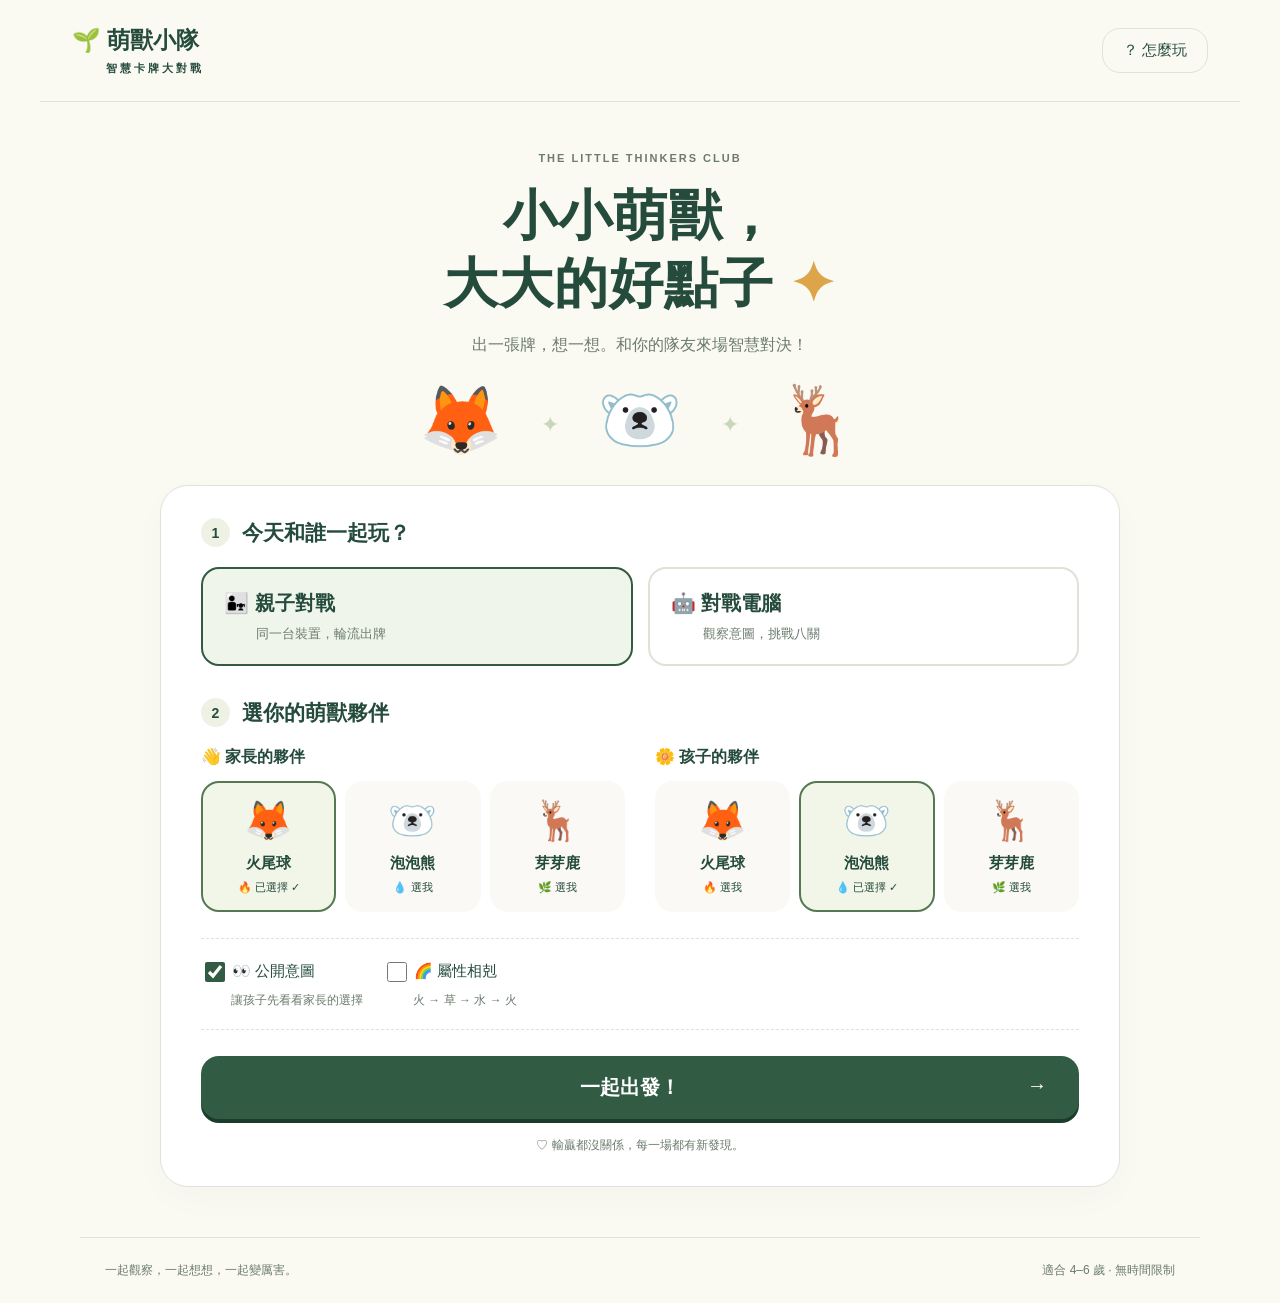
==== index.html @ e6d027b9 "Add playable Mengshou Squad static prototype" ====
<!doctype html>
<html lang="zh-Hant"><head><meta charset="utf-8"><meta name="viewport" content="width=device-width,initial-scale=1"><meta name="theme-color" content="#234d3c"><title>萌獸小隊：智慧卡牌大對戰</title><link rel="stylesheet" href="style.css"></head>
<body><header><a class="brand" href="index.html">🌱 萌獸小隊 <small>智慧卡牌大對戰</small></a><button id="help" class="quiet">？ 怎麼玩</button></header><main id="app"></main><dialog id="rules"><h2>🌟 一回合，一個好點子</h2><p>家長先選牌，再交給孩子。兩人選好後一起揭曉！公開意圖開啟時，孩子可以先看家長的選擇。</p><p>🐾 小攻擊：傷害 1、能量 +1<br>🛡️ 防護罩：抵擋 2、能量 +1<br>✨ 集氣：能量 +2<br>🌟 超級絕招：花 2 能量，傷害 3</p><p>每次只有三張牌。能量到 2，集氣就會換成絕招。能量最多 3，護盾只保護當回合。</p><p>雙方同時扣血，再增加能量。生命歸零就結束，兩邊同時歸零是平手。沒有時間限制，慢慢想！</p><p>屬性優勢：🔥 → 🌿 → 💧 → 🔥，有優勢的小攻擊變成 2 點，絕招仍為 3 點。</p><form method="dialog"><button class="primary">知道了，出發！</button></form></dialog><footer>一起觀察，一起想想，一起變厲害。<span>適合 4–6 歲 · 無時間限制</span></footer><script src="game.js"></script><script src="app.js"></script></body></html>
---- style.css ----
:root{--ink:#254b3d;--muted:#6b7b6c;--paper:#faf9f2;--line:#dce4d7;--green:#315b42}*{box-sizing:border-box}body{margin:0;background:var(--paper);color:var(--ink);font-family:ui-rounded,"PingFang TC","Microsoft JhengHei",sans-serif;font-size:17px}button,a,input{touch-action:manipulation}button{font:inherit;cursor:pointer;color:inherit;border:1px solid var(--line);background:#fff;border-radius:18px;transition:transform .15s,box-shadow .15s}button:hover{transform:translateY(-3px);box-shadow:0 5px 12px #254b3d12}button:active{transform:translateY(0)}button:focus-visible,a:focus-visible,input:focus-visible,summary:focus-visible{outline:4px solid #dca63f;outline-offset:4px}header{max-width:1200px;margin:auto;padding:25px 32px;display:flex;align-items:center;justify-content:space-between;border-bottom:1px solid var(--line)}.brand{font-size:23px;font-weight:900;color:var(--ink);text-decoration:none}.brand small{display:block;font-size:11px;letter-spacing:3px;padding:5px 0 0 34px}.quiet{padding:12px 20px;background:transparent;font-size:15px}.intro{text-align:center;padding:50px 20px 25px}.eyebrow{font-size:11px;font-weight:800;letter-spacing:2px;color:var(--muted)}h1{font-size:clamp(34px,5vw,54px);line-height:1.25;letter-spacing:1px;margin:18px 0}h1 span{color:#dda44a}.intro p{color:var(--muted);font-size:16px}.hero-friends{font-size:67px;margin-top:25px}.hero-friends span{font-size:22px;color:#c8d6b9;vertical-align:middle;padding:0 20px}.setup{max-width:960px;margin:0 auto 50px;background:#fff;border:1px solid var(--line);border-radius:28px;padding:32px 40px;box-shadow:0 12px 35px #254b3d06}.section-title{display:flex;align-items:center;gap:12px;margin:0 0 20px}.section-title h2{font-size:21px;margin:0}.step{display:grid;place-items:center;width:29px;height:29px;border-radius:50%;background:#edf2e5;font-weight:800;font-size:14px}.mode-options{display:grid;grid-template-columns:1fr 1fr;gap:15px;margin-bottom:32px}.mode-options button{text-align:left;padding:21px;font-weight:800;font-size:20px;border:2px solid var(--line)}.mode-options small{display:block;font-size:13px;font-weight:400;color:var(--muted);margin:8px 0 0 32px}.mode-options .active{border-color:var(--green);background:#f0f5eb}.pickers{display:grid;grid-template-columns:1fr 1fr;gap:30px}.picker h3{font-size:16px;margin:0 0 13px}.monster-options{display:flex;gap:9px}.monster-option{flex:1;min-width:0;padding:15px 3px;border:2px solid transparent;background:#faf9f5}.monster-option b{display:block;font-size:15px}.monster-option small{display:block;font-size:11px;margin-top:7px}.monster-emoji{display:block;font-size:39px;margin-bottom:10px}.monster-option.selected{border-color:#567952;background:#f1f6e9}.coral{--tint:#fff0e6;--accent:#dc906d}.blue{--tint:#e9f3f7;--accent:#6bacc0}.green{--tint:#edf3df;--accent:#97ac60}.settings{display:flex;flex-wrap:wrap;gap:20px;margin:26px 0;padding:20px 0;border-top:1px dashed var(--line);border-bottom:1px dashed var(--line)}.settings label{cursor:pointer;font-size:15px}.settings small{display:block;font-size:12px;margin:7px 0 0 30px;color:var(--muted)}input{width:20px;height:20px;accent-color:var(--green);vertical-align:middle}.primary{background:var(--green);color:white;border:0;padding:18px 32px;font-size:20px;font-weight:800;box-shadow:0 4px 0 #1b3c2a}.start{display:block;width:100%}.start span{float:right}.hint{text-align:center;font-size:12px;color:var(--muted);margin:18px 0 0}.computer-note{text-align:center;background:#f5f6ef;border-radius:18px;padding:25px;font-size:30px}.computer-note h3{font-size:18px}.computer-note p{font-size:14px;line-height:1.8}footer{max-width:1120px;padding:24px 25px;margin:auto;border-top:1px solid var(--line);font-size:12px;color:var(--muted);display:flex;justify-content:space-between}.battle-heading{max-width:960px;display:flex;align-items:center;justify-content:space-between;margin:32px auto 24px}.battle-heading h1{font-size:32px;margin:12px 0}.round-leaf{font-size:24px}.arena{max-width:960px;margin:auto;display:grid;grid-template-columns:1fr 80px 1fr;align-items:center}.fighter{border:1px solid var(--line);border-radius:28px;background:var(--tint);padding:24px;text-align:center;position:relative;overflow:hidden}.fighter-top{display:flex;justify-content:space-between;gap:8px;font-size:14px}.fighter-top>span{color:var(--muted)}.avatar{font-size:90px;padding:12px 0;filter:drop-shadow(0 10px 0 #254b3d08)}.health{display:flex;align-items:center;justify-content:center;gap:5px;color:#d57465;font-size:27px}.health .empty{color:#d6d8d0}.health b{font-size:14px;margin-left:8px;color:var(--ink)}.energy{display:flex;justify-content:center;align-items:center;gap:8px;margin-top:10px}.energy span{filter:grayscale(1);opacity:.22;font-size:23px}.energy .filled{filter:none;opacity:1}.energy small{font-size:13px}.advantage{font-size:12px;margin-top:12px;font-weight:bold}.versus{text-align:center;font-size:22px;font-weight:900;color:#8d9d82}.versus small{display:block;font-size:10px;margin-top:8px}.intent{max-width:960px;margin:24px auto;background:#edf1e5;border:1px solid #d7dfca;border-radius:14px;padding:17px;text-align:center;font-weight:800}.action-area{max-width:960px;margin:28px auto 45px;text-align:center}.action-area h2{font-size:23px;margin-bottom:8px}.action-area>p{font-size:13px;color:var(--muted)}.cards{display:grid;grid-template-columns:repeat(3,1fr);gap:18px;margin-top:25px}.card{padding:24px 12px 0;border:2px solid #e8decd;background:#fffaf0;overflow:hidden}.card.shield{background:#eff6fa;border-color:#d1e2eb}.card.charge,.card.special{background:#f4f0fb;border-color:#e2d8ee}.card-icon{font-size:45px;display:block}.card h3{font-size:22px;margin:14px 0 10px}.card b{display:block;font-size:16px}.card small{display:block;font-size:14px;margin:10px 0 22px;color:var(--muted)}.card-select{display:block;padding:12px;border-top:1px solid #0000000d;font-size:14px;font-weight:800}.reveal{max-width:960px;text-align:center;background:#fff;border:1px solid var(--line);padding:25px;border-radius:24px;margin:24px auto 40px;animation:appear .4s ease-out}.reveal h2{font-size:28px}.reveal-cards{display:grid;grid-template-columns:1fr 1fr;gap:18px}.reveal-cards>div{background:#f5f7ef;border-radius:18px;padding:20px}.reveal-cards span{display:block;font-size:38px}.reveal-cards b{display:block;margin:12px 0}.reveal-cards small{display:block;font-size:13px}.reveal>p{font-size:14px;color:var(--muted)}.result-buttons{display:flex;justify-content:center;flex-wrap:wrap;gap:14px;margin:22px 0}.reveal details{font-size:13px;color:var(--muted);line-height:1.8}.reveal summary{cursor:pointer;padding:12px}.fainted .avatar{opacity:.45}dialog{border:1px solid var(--line);border-radius:24px;max-width:550px;width:90%;padding:30px;color:var(--ink);line-height:1.8}dialog::backdrop{background:#173d3180}dialog p{font-size:15px}dialog button{width:100%}@keyframes appear{from{opacity:0;transform:translateY(12px)}to{opacity:1;transform:translateY(0)}}@media(max-width:700px){header{padding:18px}.brand{font-size:18px}.brand small{font-size:9px}.intro{padding:35px 15px 20px}.hero-friends{font-size:50px}.hero-friends span{padding:0 8px}.setup{margin:0 12px 30px;padding:23px 18px}.pickers{grid-template-columns:1fr;gap:24px}.mode-options{gap:10px}.mode-options button{font-size:17px;padding:15px 10px}.mode-options small{margin-left:0;font-size:11px}.settings{gap:18px}.battle-heading{padding:0 15px}.battle-heading h1{font-size:27px}.arena{margin:0 12px;grid-template-columns:1fr 30px 1fr}.fighter{padding:15px 7px;border-radius:20px}.fighter-top{flex-direction:column;font-size:13px}.avatar{font-size:65px}.health{gap:1px;font-size:20px}.health b{font-size:11px;margin-left:3px}.energy{gap:2px}.energy small{font-size:11px}.energy span{font-size:19px}.versus{font-size:13px}.versus small{display:none}.intent{margin:20px 12px;font-size:14px;padding:16px 10px}.action-area{margin:20px 12px 30px}.action-area h2{font-size:19px}.cards{gap:8px}.card{padding:17px 4px 0;border-radius:15px}.card-icon{font-size:34px}.card h3{font-size:17px}.card b{font-size:12px}.card small{font-size:11px}.card-select{font-size:12px}.reveal{margin:20px 12px;padding:18px 10px}.reveal h2{font-size:23px}.reveal-cards{gap:8px}.reveal-cards>div{padding:14px 6px}.reveal-cards b{font-size:14px}.reveal-cards small{font-size:11px}footer{flex-direction:column;gap:10px;text-align:center}}@media(prefers-reduced-motion:reduce){*,*::before,*::after{animation:none!important;transition:none!important}}
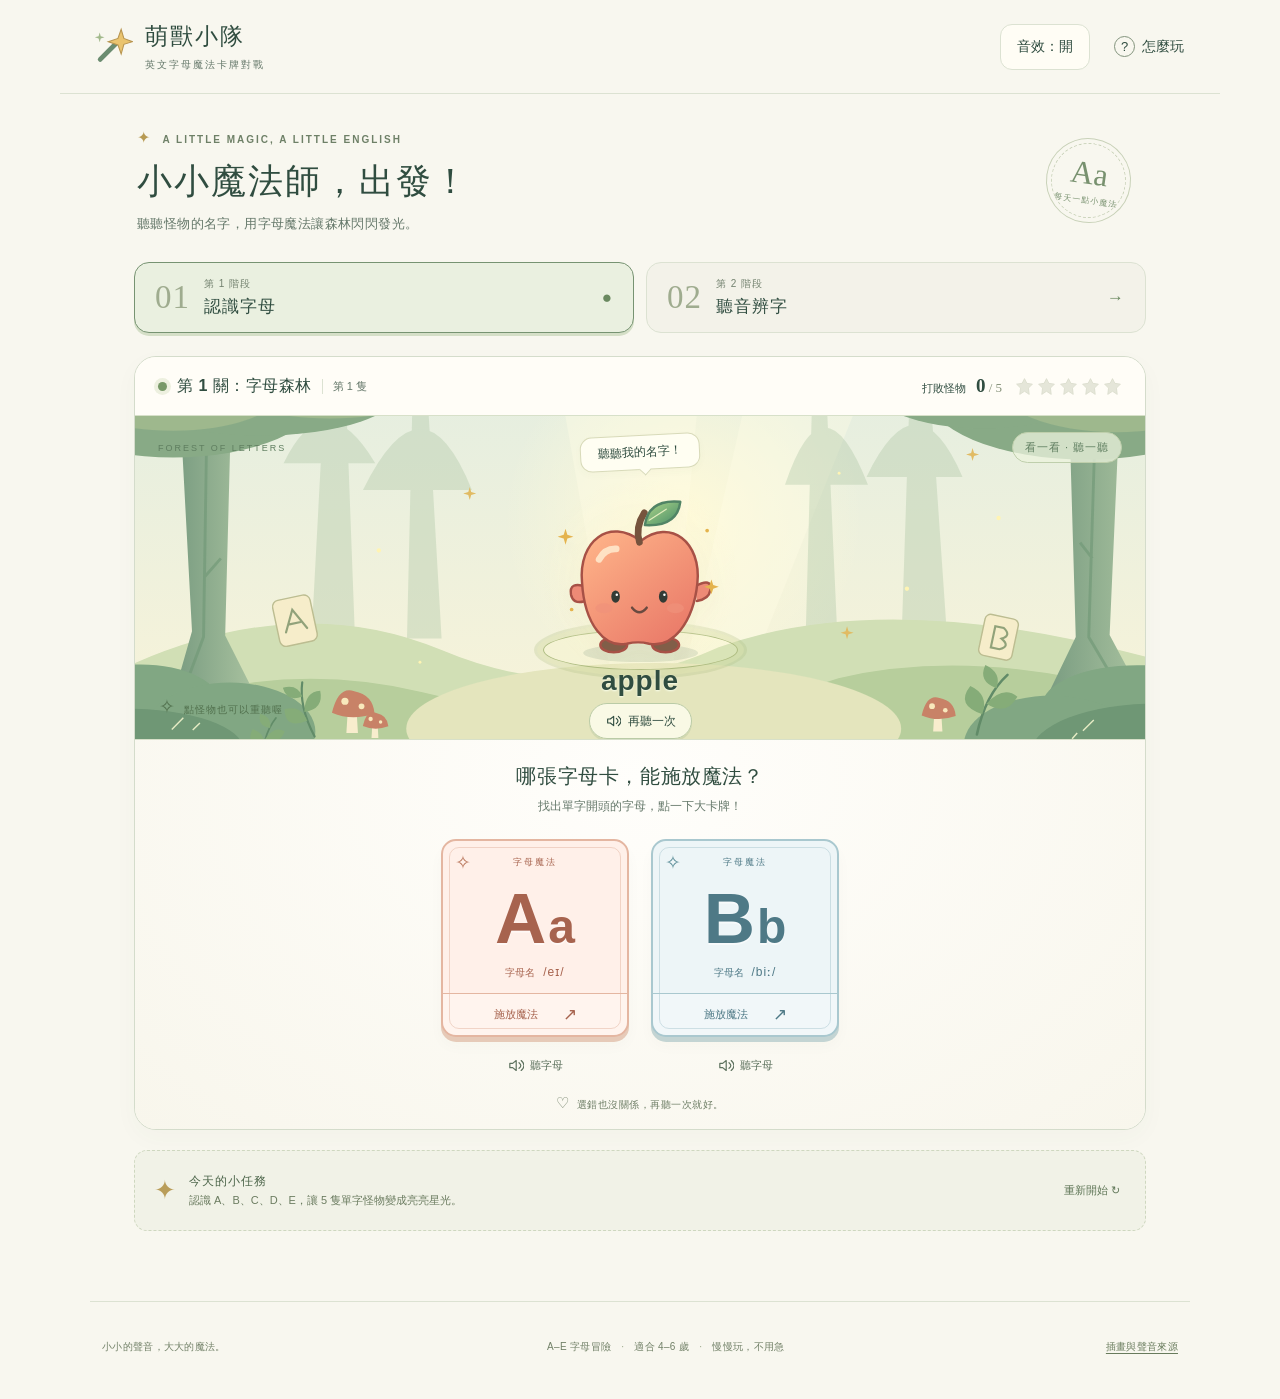
==== commit 517ee1c5: "Replace with English letter magic card battle MVP Stages 1–2 for letters A–E with SVG art, recorded " ====
--- a/index.html
+++ b/index.html
@@ -1,3 +1,33 @@
 <!doctype html>
-<html lang="zh-Hant"><head><meta charset="utf-8"><meta name="viewport" content="width=device-width,initial-scale=1"><meta name="theme-color" content="#234d3c"><title>萌獸小隊：智慧卡牌大對戰</title><link rel="stylesheet" href="style.css"></head>
-<body><header><a class="brand" href="index.html">🌱 萌獸小隊 <small>智慧卡牌大對戰</small></a><button id="help" class="quiet">？ 怎麼玩</button></header><main id="app"></main><dialog id="rules"><h2>🌟 一回合，一個好點子</h2><p>家長先選牌，再交給孩子。兩人選好後一起揭曉！公開意圖開啟時，孩子可以先看家長的選擇。</p><p>🐾 小攻擊：傷害 1、能量 +1<br>🛡️ 防護罩：抵擋 2、能量 +1<br>✨ 集氣：能量 +2<br>🌟 超級絕招：花 2 能量，傷害 3</p><p>每次只有三張牌。能量到 2，集氣就會換成絕招。能量最多 3，護盾只保護當回合。</p><p>雙方同時扣血，再增加能量。生命歸零就結束，兩邊同時歸零是平手。沒有時間限制，慢慢想！</p><p>屬性優勢：🔥 → 🌿 → 💧 → 🔥，有優勢的小攻擊變成 2 點，絕招仍為 3 點。</p><form method="dialog"><button class="primary">知道了，出發！</button></form></dialog><footer>一起觀察，一起想想，一起變厲害。<span>適合 4–6 歲 · 無時間限制</span></footer><script src="game.js"></script><script src="app.js"></script></body></html>
+<html lang="zh-Hant">
+<head>
+  <meta charset="utf-8">
+  <meta name="viewport" content="width=device-width,initial-scale=1">
+  <meta name="theme-color" content="#f8f7ef">
+  <meta name="description" content="走進字母森林，用 A～E 字母魔法卡打敗可愛單字怪物。適合 4～6 歲的英文發音小冒險。">
+  <title>萌獸小隊｜英文字母魔法卡牌對戰</title>
+  <link rel="icon" href="assets/art/wand.svg" type="image/svg+xml">
+  <link rel="stylesheet" href="style.css">
+  <script src="game.js" defer></script>
+  <script src="audio.js" defer></script>
+  <script src="app.js" defer></script>
+</head>
+<body>
+  <header class="site-header">
+    <a class="brand" href="index.html"><img src="assets/art/wand.svg" alt="" width="43" height="43"><span>萌獸小隊<small>英文字母魔法卡牌對戰</small></span></a>
+    <div class="header-actions"><button id="effects" class="quiet" aria-pressed="true">音效：開</button><button id="help" class="help-button"><span aria-hidden="true">?</span> 怎麼玩</button></div>
+  </header>
+  <main id="app"></main>
+  <p id="audio-status" class="audio-status" role="status" aria-live="polite"></p>
+  <footer><span>小小的聲音，大大的魔法。</span><span>A–E 字母冒險 <i>·</i> 適合 4–6 歲 <i>·</i> 慢慢玩，不用急</span><a href="credits.html">插畫與聲音來源</a></footer>
+  <dialog id="rules" aria-labelledby="rules-title">
+    <form method="dialog"><button class="dialog-close" aria-label="關閉玩法說明">×</button></form>
+    <div class="eyebrow">給小小魔法師與陪玩的你</div><h2 id="rules-title">一張字母卡，就是一個魔法！</h2>
+    <ol><li><b>先聽聽：</b>點怪物或「再聽一次」，聽單字和開頭的聲音。想聽幾次都可以。</li><li><b>挑魔法：</b>點卡牌下的「聽字母」，分開聽字母名與開頭音；點大字母卡施法！</li><li><b>再出發：</b>選對了，一起看看字母和單字的關係，再按「下一隻」。選錯也沒關係，可以再選。</li></ol>
+    <div class="parent-note"><b>字母名 ≠ 開頭音</b><p><span lang="en">A /eɪ/</span> 是字母的名字；<span lang="en">apple</span> 的開頭音是 <span lang="en">/æ/</span>。我們使用分開的真人錄音，不會把音標文字交給電腦猜讀。</p><p><span lang="en">C</span> 在 <span lang="en">cat</span> 中發 <span lang="en">/k/</span>；字母在其他單字可能發不同的音。</p></div>
+    <p>第 1 階段看單字、選兩張牌；第 2 階段先聽音、選三張牌，答對後才顯示單字。切換階段會重新開始。請開啟裝置聲音。</p>
+    <form method="dialog"><button class="primary">知道了，來施魔法！ <span aria-hidden="true">✦</span></button></form>
+  </dialog>
+  <noscript><p class="noscript">請開啟瀏覽器的 JavaScript，讓字母魔法動起來。</p></noscript>
+</body>
+</html>
--- a/style.css
+++ b/style.css
@@ -1 +1,1460 @@
-:root{--ink:#254b3d;--muted:#6b7b6c;--paper:#faf9f2;--line:#dce4d7;--green:#315b42}*{box-sizing:border-box}body{margin:0;background:var(--paper);color:var(--ink);font-family:ui-rounded,"PingFang TC","Microsoft JhengHei",sans-serif;font-size:17px}button,a,input{touch-action:manipulation}button{font:inherit;cursor:pointer;color:inherit;border:1px solid var(--line);background:#fff;border-radius:18px;transition:transform .15s,box-shadow .15s}button:hover{transform:translateY(-3px);box-shadow:0 5px 12px #254b3d12}button:active{transform:translateY(0)}button:focus-visible,a:focus-visible,input:focus-visible,summary:focus-visible{outline:4px solid #dca63f;outline-offset:4px}header{max-width:1200px;margin:auto;padding:25px 32px;display:flex;align-items:center;justify-content:space-between;border-bottom:1px solid var(--line)}.brand{font-size:23px;font-weight:900;color:var(--ink);text-decoration:none}.brand small{display:block;font-size:11px;letter-spacing:3px;padding:5px 0 0 34px}.quiet{padding:12px 20px;background:transparent;font-size:15px}.intro{text-align:center;padding:50px 20px 25px}.eyebrow{font-size:11px;font-weight:800;letter-spacing:2px;color:var(--muted)}h1{font-size:clamp(34px,5vw,54px);line-height:1.25;letter-spacing:1px;margin:18px 0}h1 span{color:#dda44a}.intro p{color:var(--muted);font-size:16px}.hero-friends{font-size:67px;margin-top:25px}.hero-friends span{font-size:22px;color:#c8d6b9;vertical-align:middle;padding:0 20px}.setup{max-width:960px;margin:0 auto 50px;background:#fff;border:1px solid var(--line);border-radius:28px;padding:32px 40px;box-shadow:0 12px 35px #254b3d06}.section-title{display:flex;align-items:center;gap:12px;margin:0 0 20px}.section-title h2{font-size:21px;margin:0}.step{display:grid;place-items:center;width:29px;height:29px;border-radius:50%;background:#edf2e5;font-weight:800;font-size:14px}.mode-options{display:grid;grid-template-columns:1fr 1fr;gap:15px;margin-bottom:32px}.mode-options button{text-align:left;padding:21px;font-weight:800;font-size:20px;border:2px solid var(--line)}.mode-options small{display:block;font-size:13px;font-weight:400;color:var(--muted);margin:8px 0 0 32px}.mode-options .active{border-color:var(--green);background:#f0f5eb}.pickers{display:grid;grid-template-columns:1fr 1fr;gap:30px}.picker h3{font-size:16px;margin:0 0 13px}.monster-options{display:flex;gap:9px}.monster-option{flex:1;min-width:0;padding:15px 3px;border:2px solid transparent;background:#faf9f5}.monster-option b{display:block;font-size:15px}.monster-option small{display:block;font-size:11px;margin-top:7px}.monster-emoji{display:block;font-size:39px;margin-bottom:10px}.monster-option.selected{border-color:#567952;background:#f1f6e9}.coral{--tint:#fff0e6;--accent:#dc906d}.blue{--tint:#e9f3f7;--accent:#6bacc0}.green{--tint:#edf3df;--accent:#97ac60}.settings{display:flex;flex-wrap:wrap;gap:20px;margin:26px 0;padding:20px 0;border-top:1px dashed var(--line);border-bottom:1px dashed var(--line)}.settings label{cursor:pointer;font-size:15px}.settings small{display:block;font-size:12px;margin:7px 0 0 30px;color:var(--muted)}input{width:20px;height:20px;accent-color:var(--green);vertical-align:middle}.primary{background:var(--green);color:white;border:0;padding:18px 32px;font-size:20px;font-weight:800;box-shadow:0 4px 0 #1b3c2a}.start{display:block;width:100%}.start span{float:right}.hint{text-align:center;font-size:12px;color:var(--muted);margin:18px 0 0}.computer-note{text-align:center;background:#f5f6ef;border-radius:18px;padding:25px;font-size:30px}.computer-note h3{font-size:18px}.computer-note p{font-size:14px;line-height:1.8}footer{max-width:1120px;padding:24px 25px;margin:auto;border-top:1px solid var(--line);font-size:12px;color:var(--muted);display:flex;justify-content:space-between}.battle-heading{max-width:960px;display:flex;align-items:center;justify-content:space-between;margin:32px auto 24px}.battle-heading h1{font-size:32px;margin:12px 0}.round-leaf{font-size:24px}.arena{max-width:960px;margin:auto;display:grid;grid-template-columns:1fr 80px 1fr;align-items:center}.fighter{border:1px solid var(--line);border-radius:28px;background:var(--tint);padding:24px;text-align:center;position:relative;overflow:hidden}.fighter-top{display:flex;justify-content:space-between;gap:8px;font-size:14px}.fighter-top>span{color:var(--muted)}.avatar{font-size:90px;padding:12px 0;filter:drop-shadow(0 10px 0 #254b3d08)}.health{display:flex;align-items:center;justify-content:center;gap:5px;color:#d57465;font-size:27px}.health .empty{color:#d6d8d0}.health b{font-size:14px;margin-left:8px;color:var(--ink)}.energy{display:flex;justify-content:center;align-items:center;gap:8px;margin-top:10px}.energy span{filter:grayscale(1);opacity:.22;font-size:23px}.energy .filled{filter:none;opacity:1}.energy small{font-size:13px}.advantage{font-size:12px;margin-top:12px;font-weight:bold}.versus{text-align:center;font-size:22px;font-weight:900;color:#8d9d82}.versus small{display:block;font-size:10px;margin-top:8px}.intent{max-width:960px;margin:24px auto;background:#edf1e5;border:1px solid #d7dfca;border-radius:14px;padding:17px;text-align:center;font-weight:800}.action-area{max-width:960px;margin:28px auto 45px;text-align:center}.action-area h2{font-size:23px;margin-bottom:8px}.action-area>p{font-size:13px;color:var(--muted)}.cards{display:grid;grid-template-columns:repeat(3,1fr);gap:18px;margin-top:25px}.card{padding:24px 12px 0;border:2px solid #e8decd;background:#fffaf0;overflow:hidden}.card.shield{background:#eff6fa;border-color:#d1e2eb}.card.charge,.card.special{background:#f4f0fb;border-color:#e2d8ee}.card-icon{font-size:45px;display:block}.card h3{font-size:22px;margin:14px 0 10px}.card b{display:block;font-size:16px}.card small{display:block;font-size:14px;margin:10px 0 22px;color:var(--muted)}.card-select{display:block;padding:12px;border-top:1px solid #0000000d;font-size:14px;font-weight:800}.reveal{max-width:960px;text-align:center;background:#fff;border:1px solid var(--line);padding:25px;border-radius:24px;margin:24px auto 40px;animation:appear .4s ease-out}.reveal h2{font-size:28px}.reveal-cards{display:grid;grid-template-columns:1fr 1fr;gap:18px}.reveal-cards>div{background:#f5f7ef;border-radius:18px;padding:20px}.reveal-cards span{display:block;font-size:38px}.reveal-cards b{display:block;margin:12px 0}.reveal-cards small{display:block;font-size:13px}.reveal>p{font-size:14px;color:var(--muted)}.result-buttons{display:flex;justify-content:center;flex-wrap:wrap;gap:14px;margin:22px 0}.reveal details{font-size:13px;color:var(--muted);line-height:1.8}.reveal summary{cursor:pointer;padding:12px}.fainted .avatar{opacity:.45}dialog{border:1px solid var(--line);border-radius:24px;max-width:550px;width:90%;padding:30px;color:var(--ink);line-height:1.8}dialog::backdrop{background:#173d3180}dialog p{font-size:15px}dialog button{width:100%}@keyframes appear{from{opacity:0;transform:translateY(12px)}to{opacity:1;transform:translateY(0)}}@media(max-width:700px){header{padding:18px}.brand{font-size:18px}.brand small{font-size:9px}.intro{padding:35px 15px 20px}.hero-friends{font-size:50px}.hero-friends span{padding:0 8px}.setup{margin:0 12px 30px;padding:23px 18px}.pickers{grid-template-columns:1fr;gap:24px}.mode-options{gap:10px}.mode-options button{font-size:17px;padding:15px 10px}.mode-options small{margin-left:0;font-size:11px}.settings{gap:18px}.battle-heading{padding:0 15px}.battle-heading h1{font-size:27px}.arena{margin:0 12px;grid-template-columns:1fr 30px 1fr}.fighter{padding:15px 7px;border-radius:20px}.fighter-top{flex-direction:column;font-size:13px}.avatar{font-size:65px}.health{gap:1px;font-size:20px}.health b{font-size:11px;margin-left:3px}.energy{gap:2px}.energy small{font-size:11px}.energy span{font-size:19px}.versus{font-size:13px}.versus small{display:none}.intent{margin:20px 12px;font-size:14px;padding:16px 10px}.action-area{margin:20px 12px 30px}.action-area h2{font-size:19px}.cards{gap:8px}.card{padding:17px 4px 0;border-radius:15px}.card-icon{font-size:34px}.card h3{font-size:17px}.card b{font-size:12px}.card small{font-size:11px}.card-select{font-size:12px}.reveal{margin:20px 12px;padding:18px 10px}.reveal h2{font-size:23px}.reveal-cards{gap:8px}.reveal-cards>div{padding:14px 6px}.reveal-cards b{font-size:14px}.reveal-cards small{font-size:11px}footer{flex-direction:column;gap:10px;text-align:center}}@media(prefers-reduced-motion:reduce){*,*::before,*::after{animation:none!important;transition:none!important}}
+:root {
+  --ink:#304d40;
+  --muted:#65786a;
+  --paper:#f8f7ef;
+  --green:#42694e;
+  --line:#dce2d2;
+  --gold:#d3a653;
+  font-family:"Trebuchet MS","PingFang TC","Microsoft JhengHei",sans-serif;
+  color:var(--ink);
+  background:var(--paper);
+  font-synthesis:none;
+}
+* {
+  box-sizing:border-box;
+}
+body {
+  margin:0;
+}
+button,a {
+  touch-action:manipulation;
+  -webkit-tap-highlight-color:transparent;
+}
+button {
+  font:inherit;
+  color:inherit;
+  cursor:pointer;
+  border:0;
+  background:none;
+  min-height:46px;
+}
+button,a {
+  outline-offset:5px;
+}
+button:focus-visible,a:focus-visible,summary:focus-visible {
+  outline:3px solid #b78124;
+}
+button:disabled {
+  cursor:default;
+}
+button {
+  transition:transform .2s,background .2s,box-shadow .2s;
+}
+button:active:not(:disabled) {
+  transform:translateY(2px);
+}
+svg {
+  display:inline-block;
+  vertical-align:middle;
+}
+button svg {
+  width:20px;
+  height:20px;
+  fill:none;
+  stroke:currentColor;
+  stroke-width:1.7;
+  stroke-linecap:round;
+  stroke-linejoin:round;
+  flex-shrink:0;
+}
+[hidden] {
+  display:none!important;
+}
+.site-header {
+  max-width:1160px;
+  margin:auto;
+  min-height:94px;
+  padding:16px 30px;
+  border-bottom:1px solid var(--line);
+  display:flex;
+  align-items:center;
+  justify-content:space-between;
+  gap:12px;
+}
+.brand {
+  display:flex;
+  gap:12px;
+  align-items:center;
+  color:var(--ink);
+  text-decoration:none;
+  font-size:23px;
+  font-weight:800;
+  letter-spacing:2px;
+}
+.brand small {
+  display:block;
+  font-size:10px;
+  letter-spacing:2px;
+  margin-top:6px;
+  color:var(--muted);
+  font-weight:500;
+}
+.header-actions {
+  display:flex;
+  gap:18px;
+  align-items:center;
+}
+.quiet {
+  font-size:14px;
+  border:1px solid var(--line);
+  border-radius:12px;
+  background:#fffdf5;
+  padding:11px 16px;
+  display:inline-flex;
+  align-items:center;
+  justify-content:center;
+  gap:7px;
+}
+.quiet:hover,.help-button:hover {
+  background:#eaf0e1;
+}
+.help-button {
+  font-size:14px;
+  display:flex;
+  align-items:center;
+  gap:7px;
+}
+.help-button>span {
+  border:1px solid #83947d;
+  border-radius:50%;
+  width:21px;
+  height:21px;
+  display:grid;
+  place-items:center;
+  font-size:13px;
+}
+main {
+  max-width:1060px;
+  padding:0 24px;
+  margin:auto;
+}
+.page-heading {
+  display:flex;
+  justify-content:space-between;
+  align-items:center;
+  padding:31px 3px 27px;
+}
+.eyebrow {
+  font-size:10px;
+  font-weight:700;
+  letter-spacing:2px;
+  color:#6e8067;
+}
+.tiny-spark {
+  color:#b79a53;
+  font-size:16px;
+  margin-right:6px;
+}
+h1 {
+  font-size:clamp(26px,3vw,35px);
+  font-weight:800;
+  letter-spacing:2px;
+  margin:9px 0 10px;
+  line-height:1.4;
+}
+.page-heading p {
+  margin:0;
+  color:var(--muted);
+  font-size:13px;
+  letter-spacing:.4px;
+}
+.adventure-seal {
+  display:flex;
+  flex-direction:column;
+  align-items:center;
+  justify-content:center;
+  transform:rotate(8deg);
+  border:1px solid #c9d2b9;
+  outline:1px dashed #c9d2b9;
+  outline-offset:-6px;
+  border-radius:50%;
+  width:85px;
+  height:85px;
+  color:#78916f;
+  margin-right:12px;
+}
+.adventure-seal span {
+  font-family:Georgia,serif;
+  font-size:32px;
+}
+.adventure-seal small {
+  font-size:8px;
+  margin-top:3px;
+  letter-spacing:1px;
+}
+.stage-nav {
+  display:grid;
+  grid-template-columns:1fr 1fr;
+  gap:12px;
+  margin-bottom:23px;
+}
+.stage-nav button {
+  display:flex;
+  align-items:center;
+  text-align:left;
+  gap:14px;
+  border:1px solid var(--line);
+  border-radius:15px;
+  padding:14px 20px;
+  background:#f3f2e9;
+  font-size:10px;
+  color:#72816e;
+  letter-spacing:1px;
+}
+.stage-nav button[aria-current=step] {
+  border-color:#779372;
+  background:#eaf0e0;
+  box-shadow:0 3px 0 #d5dfc7;
+}
+.stage-number {
+  font-family:Georgia,serif;
+  font-size:33px;
+  color:#9fac8f;
+  line-height:1;
+}
+.stage-nav b {
+  display:block;
+  color:var(--ink);
+  font-size:17px;
+  letter-spacing:1px;
+  margin-top:4px;
+}
+.stage-check {
+  margin-left:auto;
+  font-size:17px;
+  color:#6a8960;
+}
+.stage-nav button:hover {
+  background:#e8eddf;
+}
+.battle-shell {
+  border:1px solid #d4dccb;
+  border-radius:22px;
+  overflow:hidden;
+  background:#fffdf6;
+  box-shadow:0 8px 25px #3b553708;
+}
+.battle-bar {
+  display:flex;
+  justify-content:space-between;
+  align-items:center;
+  gap:12px;
+  padding:18px 23px;
+  background:#fffdf7;
+}
+.battle-bar>div:first-child {
+  display:flex;
+  align-items:center;
+  gap:10px;
+}
+.location-dot {
+  width:9px;
+  height:9px;
+  background:#789968;
+  border-radius:50%;
+  box-shadow:0 0 0 4px #edf0df;
+}
+.battle-bar h2 {
+  margin:0;
+  font-size:16px;
+  letter-spacing:.5px;
+}
+.round-label {
+  font-size:11px;
+  color:var(--muted);
+  border-left:1px solid var(--line);
+  padding-left:10px;
+}
+.progress {
+  display:flex;
+  align-items:center;
+  gap:13px;
+  font-size:11px;
+  white-space:nowrap;
+}
+.progress b {
+  font-size:19px;
+  margin-left:7px;
+  font-family:Georgia,serif;
+}
+.progress small {
+  font-size:13px;
+  font-weight:400;
+  color:#849078;
+}
+.progress-stars {
+  display:flex;
+  gap:3px;
+}
+.progress-stars svg {
+  width:19px;
+  height:19px;
+  fill:#e5e6d9;
+  stroke:#d9dccc;
+  stroke-width:1;
+}
+.progress-stars .earned svg {
+  fill:#e9c66f;
+  stroke:#caa252;
+  animation:star-pop .5s ease-out;
+}
+.arena {
+  height:325px;
+  background:#e8eedc url('assets/art/forest.svg') center 52%/cover no-repeat;
+  position:relative;
+  overflow:hidden;
+  border-block:1px solid #d7e0c9;
+}
+.arena-caption {
+  position:absolute;
+  top:16px;
+  left:23px;
+  right:23px;
+  display:flex;
+  justify-content:space-between;
+  align-items:center;
+  font-size:9px;
+  letter-spacing:2px;
+  color:#5f7e60;
+}
+.stage-badge {
+  border:1px solid #bfcfac;
+  background:#edf3debd;
+  padding:7px 12px;
+  border-radius:30px;
+  font-size:11px;
+  letter-spacing:1px;
+}
+.monster-zone {
+  position:relative;
+  display:flex;
+  align-items:center;
+  flex-direction:column;
+  height:100%;
+  padding-top:19px;
+}
+.monster-bubble {
+  background:#fffef2;
+  border:1px solid #d8dab9;
+  border-radius:12px;
+  padding:8px 17px;
+  font-size:12px;
+  position:relative;
+  z-index:2;
+  box-shadow:0 3px 8px #49663a07;
+  transform:rotate(-3deg);
+}
+.monster-bubble:after {
+  content:"";
+  position:absolute;
+  left:50%;
+  bottom:-5px;
+  background:#fffef2;
+  border-right:1px solid #d8dab9;
+  border-bottom:1px solid #d8dab9;
+  width:8px;
+  height:8px;
+  transform:rotate(45deg);
+}
+.monster {
+  padding:0;
+  display:block;
+  width:252px;
+  height:224px;
+  z-index:1;
+  position:relative;
+  animation:monster-enter .65s ease-out;
+  transform-origin:50% 85%;
+}
+.monster img {
+  width:100%;
+  height:100%;
+  object-fit:contain;
+  filter:drop-shadow(0 8px 7px #355e3a09);
+  animation:float 3s ease-in-out infinite;
+  user-select:none;
+}
+.monster:hover img {
+  filter:drop-shadow(0 5px 8px #d8c98180);
+}
+.monster:focus-visible {
+  outline-offset:-16px;
+  border-radius:50%;
+}
+.monster-name {
+  margin-top:-12px;
+  z-index:2;
+  line-height:1.1;
+  text-align:center;
+  min-height:30px;
+}
+.monster-name b {
+  font-size:28px;
+  letter-spacing:1px;
+  text-shadow:0 1px 2px #faffec;
+  font-weight:700;
+}
+.monster-name>span {
+  font-size:15px;
+  line-height:30px;
+  letter-spacing:2px;
+}
+.replay {
+  display:flex;
+  align-items:center;
+  gap:7px;
+  background:#fffef0c9;
+  border:1px solid #bacba6;
+  border-radius:30px;
+  padding:6px 15px;
+  min-height:36px;
+  font-size:12px;
+  margin-top:7px;
+  z-index:2;
+  box-shadow:0 2px 0 #adbd9550;
+}
+.replay:hover {
+  background:#fffef4;
+}
+.replay svg {
+  width:16px;
+  height:16px;
+}
+.forest-note {
+  position:absolute;
+  bottom:21px;
+  left:24px;
+  font-size:10px;
+  letter-spacing:1px;
+  color:#52714e;
+}
+.forest-note>span {
+  font-size:19px;
+  margin-right:4px;
+}
+.magic-ring {
+  position:absolute;
+  top:214px;
+  width:195px;
+  height:40px;
+  border:1px solid #afbd81;
+  border-radius:50%;
+  box-shadow:0 0 0 6px #eff3ba3b,0 0 0 9px #acbc7f44;
+  background:#f8f5be33;
+  pointer-events:none;
+}
+.spell-table {
+  text-align:center;
+  padding:23px 24px 17px;
+  background:radial-gradient(ellipse at 50% 10%,#fffefb,#f8f6ec);
+}
+.instruction h2 {
+  margin:0 0 7px;
+  font-size:20px;
+  letter-spacing:.6px;
+}
+.instruction p {
+  margin:0;
+  font-size:12px;
+  color:var(--muted);
+  line-height:1.6;
+}
+.retry-message h2 {
+  color:#9a6b3f;
+}
+.cards {
+  display:flex;
+  align-items:flex-start;
+  justify-content:center;
+  gap:22px;
+  margin:23px auto 0;
+  max-width:680px;
+}
+.card-wrap {
+  --tint:#fcf1e6;
+  --edge:#d9b798;
+  --accent:#a66c49;
+  --dark:#a96949;
+  position:relative;
+  width:188px;
+  flex:0 1 188px;
+  animation:card-enter .55s ease-out both;
+  animation-delay:calc(var(--card-index)*70ms);
+}
+.coral {
+  --tint:#fff0e9;
+  --edge:#e4b6a1;
+  --accent:#bb795f;
+  --dark:#a7634e;
+}
+.blue {
+  --tint:#edf5f7;
+  --edge:#a9c8cf;
+  --accent:#5e8f9a;
+  --dark:#4e7986;
+}
+.gold {
+  --tint:#faf4dd;
+  --edge:#d9c58e;
+  --accent:#a78a45;
+  --dark:#977a32;
+}
+.sage {
+  --tint:#f0f4e5;
+  --edge:#bdcca0;
+  --accent:#7b9360;
+  --dark:#6f844e;
+}
+.peach {
+  --tint:#f7edde;
+  --edge:#d6bd9f;
+  --accent:#a1815d;
+  --dark:#936f4c;
+}
+.letter-card {
+  background:var(--tint);
+  border:2px solid var(--edge);
+  border-radius:15px;
+  width:100%;
+  position:relative;
+  padding:15px 12px 0;
+  overflow:hidden;
+  box-shadow:0 5px 0 color-mix(in srgb,var(--edge) 60%,#eae7da),0 9px 15px #48503507;
+}
+.letter-card:before {
+  content:"";
+  position:absolute;
+  inset:6px;
+  border:1px solid color-mix(in srgb,var(--edge) 50%,transparent);
+  border-radius:10px;
+  pointer-events:none;
+}
+.letter-card:hover:not(:disabled) {
+  transform:translateY(-6px) rotate(-1deg);
+  box-shadow:0 8px 0 color-mix(in srgb,var(--edge) 60%,#eae7da),0 14px 22px #48503510;
+}
+.card-corner {
+  position:absolute;
+  top:10px;
+  left:12px;
+  color:var(--accent);
+  font-size:19px;
+}
+.card-kind {
+  display:block;
+  font-size:9px;
+  letter-spacing:2px;
+  color:var(--dark);
+}
+.letter-shapes {
+  font-family:"Trebuchet MS",Arial,sans-serif;
+  display:block;
+  font-size:71px;
+  font-weight:700;
+  letter-spacing:-3px;
+  line-height:1.2;
+  color:var(--dark);
+  margin:7px 0 4px;
+  text-shadow:0 2px 0 #fff8;
+}
+.letter-shapes>span {
+  font-size:48px;
+  margin-left:5px;
+  letter-spacing:0;
+}
+.card-name {
+  font-size:10px;
+  color:var(--dark);
+  display:block;
+  margin-bottom:13px;
+}
+.card-name span {
+  margin-left:5px;
+  font-size:12px;
+  letter-spacing:1px;
+}
+.cast-label {
+  border-top:1px solid var(--edge);
+  display:flex;
+  align-items:center;
+  justify-content:center;
+  gap:25px;
+  font-size:11px;
+  padding:10px;
+  margin:0 -12px;
+  background:#ffffff38;
+  color:var(--dark);
+}
+.cast-label>span {
+  font-size:17px;
+}
+.listen-card {
+  display:flex;
+  align-items:center;
+  justify-content:center;
+  gap:6px;
+  font-size:11px;
+  min-height:44px;
+  width:100%;
+  color:#5c715d;
+  margin-top:6px;
+  border-radius:12px;
+}
+.listen-card:hover {
+  background:#e9eddf;
+}
+.listen-card svg {
+  width:17px;
+  height:17px;
+}
+.gentle-note {
+  margin:7px 0 0;
+  font-size:10px;
+  color:#6e7e66;
+  letter-spacing:.5px;
+}
+.gentle-note>span {
+  font-size:15px;
+  margin-right:4px;
+}
+.journey-note {
+  display:flex;
+  gap:13px;
+  align-items:center;
+  margin:20px 0 26px;
+  padding:17px 19px;
+  border:1px dashed #ced7bf;
+  border-radius:13px;
+  font-size:11px;
+  line-height:1.7;
+  color:#6b7c60;
+  background:#f1f2e7;
+}
+.journey-note b {
+  display:block;
+  color:#4b6449;
+  font-size:12px;
+  letter-spacing:1px;
+}
+.note-icon {
+  font-size:26px;
+  color:#b99d59;
+}
+.text-button {
+  margin-left:auto;
+  white-space:nowrap;
+  min-height:44px;
+  color:#5f7657;
+  font-size:11px;
+}
+.text-button:hover {
+  text-decoration:underline;
+}
+.primary {
+  display:inline-flex;
+  gap:22px;
+  align-items:center;
+  justify-content:center;
+  border:1px solid #3b6143;
+  background:#4b7253;
+  box-shadow:0 4px 0 #304b36;
+  color:#fffdf0;
+  border-radius:13px;
+  padding:15px 23px;
+  font-size:16px;
+  font-weight:700;
+  letter-spacing:.6px;
+  min-height:54px;
+}
+.primary:hover {
+  background:#3a6144;
+  transform:translateY(-2px);
+}
+.learning {
+  animation:card-enter .45s ease-out;
+  max-width:660px;
+  margin:22px auto 20px;
+}
+.connection {
+  display:grid;
+  grid-template-columns:repeat(4,1fr);
+  border:1px solid #d6dfc6;
+  background:#f0f4e6;
+  border-radius:15px;
+  padding:21px 10px;
+}
+.connection>span {
+  border-right:1px solid #d6dfc6;
+  display:flex;
+  flex-direction:column;
+  gap:7px;
+  justify-content:center;
+}
+.connection>span:last-child {
+  border:0;
+}
+.connection small {
+  font-size:10px;
+  color:#6f8266;
+  letter-spacing:1px;
+}
+.connection b {
+  font-size:25px;
+  font-weight:700;
+  color:#466145;
+}
+.learning-actions {
+  display:flex;
+  justify-content:center;
+  gap:15px;
+  margin:22px 0;
+}
+.learning-actions .quiet {
+  font-size:12px;
+}
+.learning-actions .quiet svg {
+  width:17px;
+  height:17px;
+}
+.spell-projectile {
+  position:absolute;
+  left:50%;
+  bottom:-50px;
+  z-index:5;
+  opacity:0;
+  font-size:60px;
+  color:#fff5ab;
+  filter:drop-shadow(0 0 10px #e6ae47);
+  pointer-events:none;
+}
+.hit-burst {
+  position:absolute;
+  top:42%;
+  left:50%;
+  width:120px;
+  height:120px;
+  transform:translate(-50%,-50%) scale(0);
+  border:10px double #fff7b3;
+  border-radius:50%;
+  pointer-events:none;
+  opacity:0;
+  box-shadow:0 0 35px #f8e17b;
+}
+.spell-active .spell-projectile {
+  animation:projectile .6s ease-in both;
+}
+.spell-active .hit-burst {
+  animation:burst .55s .35s ease-out both;
+}
+.casting {
+  animation:cast-card .6s ease-in both!important;
+}
+.try-again {
+  animation:shake .45s ease-in-out!important;
+}
+.monster.defeated {
+  animation:monster-defeat .55s ease-in forwards;
+}
+.monster.defeated img {
+  animation:none;
+}
+.completion {
+  text-align:center;
+  padding:40px 25px 35px;
+  border:1px solid #d4dccb;
+  border-radius:23px;
+  background:radial-gradient(ellipse at 50% 0,#ffffec,#edf2df);
+  margin-bottom:35px;
+  overflow:hidden;
+}
+.completion-stars {
+  color:#d4ab56;
+  font-size:35px;
+  letter-spacing:13px;
+  margin-bottom:25px;
+  animation:star-pop .7s ease-out;
+}
+.completion-stars>span {
+  font-size:60px;
+}
+.completion h2 {
+  font-size:29px;
+  letter-spacing:1px;
+  line-height:1.5;
+  margin:16px 0;
+}
+.completion>p {
+  font-size:13px;
+  color:#6b7e61;
+}
+.friends {
+  display:flex;
+  justify-content:center;
+  margin:20px auto 0;
+  max-width:740px;
+}
+.friends img {
+  min-width:0;
+  max-width:20%;
+  height:auto;
+  animation:card-enter .6s ease-out;
+}
+.completion .completion-word {
+  font-size:24px;
+  letter-spacing:6px;
+  color:#6c8958;
+  margin:5px 0 32px;
+}
+.complete-actions {
+  display:flex;
+  justify-content:center;
+  gap:16px;
+  flex-wrap:wrap;
+}
+.completion .gentle-note {
+  margin-top:27px;
+}
+.audio-status {
+  font-size:12px;
+  text-align:center;
+  max-width:680px;
+  min-height:22px;
+  margin:5px auto 22px;
+  padding:0 16px;
+  color:#5c7651;
+  line-height:1.7;
+}
+footer {
+  border-top:1px solid var(--line);
+  max-width:1100px;
+  margin:0 auto;
+  padding:23px 12px 30px;
+  display:flex;
+  justify-content:space-between;
+  gap:10px;
+  align-items:center;
+  font-size:10px;
+  letter-spacing:.3px;
+  color:#718067;
+}
+footer i {
+  font-style:normal;
+  padding:0 7px;
+  color:#9da98d;
+}
+footer a {
+  color:#687b5c;
+  text-underline-offset:3px;
+  min-height:44px;
+  display:flex;
+  align-items:center;
+}
+dialog {
+  width:min(590px,calc(100% - 28px));
+  max-height:90dvh;
+  border:1px solid #bccdae;
+  border-radius:22px;
+  padding:35px;
+  background:#fffdf4;
+  color:var(--ink);
+  line-height:1.9;
+  box-shadow:0 20px 70px #203f3233;
+}
+dialog::backdrop {
+  background:#203f326e;
+  backdrop-filter:blur(4px);
+}
+dialog h2 {
+  font-size:23px;
+  line-height:1.5;
+  margin:13px 20px 20px 0;
+}
+dialog ol {
+  padding-left:23px;
+}
+dialog li {
+  font-size:14px;
+  margin:12px 0;
+}
+dialog p {
+  font-size:13px;
+}
+dialog .primary {
+  width:100%;
+  margin-top:10px;
+}
+.dialog-close {
+  position:absolute;
+  top:12px;
+  right:14px;
+  font-size:29px;
+  width:44px;
+  height:44px;
+  border-radius:50%;
+}
+.dialog-close:hover {
+  background:#edf1e1;
+}
+.parent-note {
+  background:#eff3e5;
+  border-radius:13px;
+  padding:16px 20px;
+  font-size:14px;
+}
+.parent-note p {
+  margin:7px 0;
+}
+.noscript {
+  text-align:center;
+  padding:40px;
+}
+@keyframes float {
+  0%,100% {
+    transform:translateY(0) rotate(-1deg);
+  }
+  50% {
+    transform:translateY(-7px) rotate(1deg);
+  }
+}
+@keyframes monster-enter {
+  from {
+    transform:scale(.75) translateY(20px);
+    opacity:0;
+  }
+  to {
+    transform:scale(1);
+    opacity:1;
+  }
+}
+@keyframes card-enter {
+  from {
+    transform:translateY(15px);
+    opacity:0;
+  }
+  to {
+    transform:translateY(0);
+    opacity:1;
+  }
+}
+@keyframes shake {
+  0%,100% {
+    transform:translateX(0);
+  }
+  20%,60% {
+    transform:translateX(-7px) rotate(-2deg);
+  }
+  40%,80% {
+    transform:translateX(7px) rotate(2deg);
+  }
+}
+@keyframes cast-card {
+  0% {
+    transform:scale(1);
+  }
+  40% {
+    transform:translateY(-18px) scale(1.07);
+    box-shadow:0 0 30px #e6c66e;
+  }
+  100% {
+    transform:translateY(-10px) scale(.98);
+    opacity:.35;
+  }
+}
+@keyframes projectile {
+  0% {
+    opacity:0;
+    transform:translate(-50%,0) scale(.3);
+  }
+  15% {
+    opacity:1;
+  }
+  65% {
+    opacity:1;
+    transform:translate(-50%,-175px) rotate(140deg) scale(1.1);
+  }
+  100% {
+    opacity:0;
+    transform:translate(-50%,-215px) rotate(240deg) scale(1.5);
+  }
+}
+@keyframes burst {
+  0% {
+    opacity:1;
+    transform:translate(-50%,-50%) scale(.2);
+  }
+  100% {
+    opacity:0;
+    transform:translate(-50%,-50%) scale(2);
+  }
+}
+@keyframes monster-defeat {
+  0% {
+    transform:rotate(0) scale(1);
+    filter:brightness(1.5);
+  }
+  25% {
+    transform:rotate(-9deg) scale(1.08);
+  }
+  50% {
+    transform:rotate(8deg) scale(.9);
+    opacity:1;
+  }
+  100% {
+    transform:translateY(-40px) rotate(12deg) scale(.2);
+    opacity:0;
+  }
+}
+@keyframes star-pop {
+  0% {
+    transform:scale(.5) rotate(-10deg);
+  }
+  65% {
+    transform:scale(1.2) rotate(5deg);
+  }
+  100% {
+    transform:scale(1) rotate(0);
+  }
+}
+@media(min-width:1200px) {
+  .page-heading {
+    padding-top:34px;
+    padding-bottom:29px;
+  }
+}
+@media(max-width:700px) {
+  .site-header {
+    min-height:80px;
+    padding:15px 19px;
+  }
+  .brand {
+    font-size:19px;
+    gap:8px;
+  }
+  .brand img {
+    width:35px;
+    height:35px;
+  }
+  .brand small {
+    font-size:8px;
+    letter-spacing:1px;
+  }
+  .header-actions {
+    gap:9px;
+  }
+  .header-actions .quiet {
+    font-size:11px;
+    padding:8px 10px;
+    min-height:44px;
+  }
+  .help-button {
+    font-size:12px;
+    padding:0;
+  }
+  .help-button>span {
+    display:none;
+  }
+  main {
+    padding:0 15px;
+  }
+  .page-heading {
+    padding:23px 0;
+  }
+  .eyebrow {
+    font-size:8px;
+    letter-spacing:1.3px;
+  }
+  h1 {
+    font-size:27px;
+    letter-spacing:1px;
+    margin:8px 0;
+  }
+  .page-heading p {
+    font-size:11px;
+    max-width:260px;
+    line-height:1.8;
+  }
+  .adventure-seal {
+    width:65px;
+    height:65px;
+    margin-right:3px;
+    flex-shrink:0;
+  }
+  .adventure-seal span {
+    font-size:24px;
+  }
+  .adventure-seal small {
+    font-size:6px;
+    letter-spacing:0;
+  }
+  .stage-nav {
+    gap:9px;
+    margin-bottom:18px;
+  }
+  .stage-nav button {
+    padding:12px;
+    gap:9px;
+    border-radius:12px;
+    font-size:9px;
+    letter-spacing:0;
+  }
+  .stage-number {
+    font-size:25px;
+  }
+  .stage-nav b {
+    font-size:15px;
+    letter-spacing:.5px;
+  }
+  .stage-check {
+    font-size:12px;
+  }
+  .battle-shell {
+    border-radius:17px;
+  }
+  .battle-bar {
+    padding:15px 13px;
+    gap:6px;
+  }
+  .battle-bar h2 {
+    font-size:13px;
+    letter-spacing:0;
+  }
+  .battle-bar>div:first-child {
+    gap:7px;
+  }
+  .round-label {
+    display:none;
+  }
+  .progress {
+    gap:6px;
+    font-size:10px;
+  }
+  .progress b {
+    font-size:17px;
+    margin-left:3px;
+  }
+  .progress-stars {
+    gap:1px;
+  }
+  .progress-stars svg {
+    width:14px;
+    height:14px;
+  }
+  .arena {
+    height:302px;
+    background-size:auto 100%;
+    background-position:center;
+  }
+  .arena-caption {
+    top:12px;
+    left:13px;
+    right:13px;
+    font-size:7px;
+    letter-spacing:1px;
+  }
+  .stage-badge {
+    font-size:9px;
+    padding:5px 9px;
+  }
+  .monster-zone {
+    padding-top:26px;
+  }
+  .monster {
+    width:231px;
+    height:204px;
+  }
+  .monster-bubble {
+    font-size:11px;
+    padding:7px 13px;
+  }
+  .monster-name {
+    margin-top:-10px;
+  }
+  .monster-name b {
+    font-size:25px;
+  }
+  .replay {
+    font-size:11px;
+    margin-top:3px;
+    min-height:44px;
+    padding:6px 14px;
+  }
+  .magic-ring {
+    top:206px;
+    width:174px;
+    height:32px;
+  }
+  .forest-note {
+    display:none;
+  }
+  .spell-table {
+    padding:21px 13px 16px;
+  }
+  .instruction h2 {
+    font-size:17px;
+    letter-spacing:0;
+  }
+  .instruction p {
+    font-size:11px;
+  }
+  .cards {
+    gap:13px;
+    margin-top:20px;
+  }
+  .card-wrap {
+    flex-basis:160px;
+    max-width:160px;
+  }
+  .letter-shapes {
+    font-size:60px;
+  }
+  .letter-shapes>span {
+    font-size:40px;
+    margin-left:3px;
+  }
+  .cards-3 {
+    gap:8px;
+  }
+  .cards-3 .letter-card {
+    padding:15px 7px 0;
+    border-radius:12px;
+  }
+  .cards-3 .card-corner {
+    font-size:14px;
+    left:7px;
+    top:7px;
+  }
+  .cards-3 .card-kind {
+    font-size:8px;
+    letter-spacing:1px;
+  }
+  .cards-3 .letter-shapes {
+    font-size:44px;
+    letter-spacing:-2px;
+    margin-top:14px;
+    margin-bottom:10px;
+  }
+  .cards-3 .letter-shapes>span {
+    font-size:29px;
+  }
+  .cards-3 .card-name {
+    font-size:9px;
+    white-space:nowrap;
+  }
+  .cards-3 .card-name span {
+    margin-left:2px;
+    font-size:10px;
+    letter-spacing:0;
+  }
+  .cards-3 .cast-label {
+    gap:10px;
+    font-size:10px;
+    margin-inline:-7px;
+    padding:9px 4px;
+  }
+  .cards-3 .cast-label>span {
+    font-size:14px;
+  }
+  .listen-card {
+    font-size:10px;
+    gap:4px;
+  }
+  .gentle-note {
+    font-size:9px;
+    letter-spacing:0;
+  }
+  .journey-note {
+    padding:12px;
+    margin:17px 0 20px;
+    gap:10px;
+    font-size:10px;
+  }
+  .journey-note>span:nth-child(2) {
+    max-width:235px;
+  }
+  .journey-note b {
+    font-size:11px;
+  }
+  .journey-note .text-button {
+    font-size:10px;
+    white-space:normal;
+    min-width:44px;
+    padding:0 3px;
+  }
+  .note-icon {
+    font-size:20px;
+  }
+  .learning {
+    margin:20px 0 15px;
+  }
+  .connection {
+    padding:18px 1px;
+  }
+  .connection small {
+    font-size:9px;
+    letter-spacing:0;
+  }
+  .connection b {
+    font-size:20px;
+  }
+  .connection>span:last-child b {
+    font-size:18px;
+  }
+  .learning-actions {
+    gap:9px;
+    margin:20px 0;
+  }
+  .learning-actions .quiet {
+    font-size:10px;
+    padding:10px;
+  }
+  .learning-actions .quiet svg {
+    width:14px;
+  }
+  .primary {
+    font-size:14px;
+    padding:14px 17px;
+    gap:15px;
+  }
+  .completion {
+    padding:30px 12px;
+  }
+  .completion h2 {
+    font-size:22px;
+  }
+  .completion>p {
+    font-size:12px;
+    line-height:1.8;
+  }
+  .completion .completion-word {
+    font-size:18px;
+    letter-spacing:2px;
+  }
+  .complete-actions {
+    gap:15px;
+  }
+  .complete-actions .primary {
+    font-size:13px;
+  }
+  .completion-stars {
+    font-size:27px;
+  }
+  .completion-stars>span {
+    font-size:46px;
+  }
+  .friends {
+    margin:20px -5px;
+  }
+  .audio-status {
+    font-size:11px;
+    margin:0 auto 14px;
+  }
+  footer {
+    flex-wrap:wrap;
+    justify-content:center;
+    text-align:center;
+    padding:19px 15px;
+    font-size:9px;
+    gap:13px;
+  }
+  footer>span:first-child {
+    display:none;
+  }
+  footer a {
+    min-height:32px;
+  }
+  dialog {
+    padding:29px 22px;
+  }
+  dialog h2 {
+    font-size:20px;
+  }
+  dialog li {
+    font-size:13px;
+  }
+}
+@media(max-width:360px) {
+  .progress-stars {
+    display:none;
+  }
+  .adventure-seal {
+    display:none;
+  }
+  .page-heading p {
+    max-width:none;
+  }
+  .brand {
+    font-size:17px;
+  }
+  .header-actions {
+    gap:7px;
+  }
+  .header-actions .quiet {
+    padding:6px;
+  }
+  .stage-nav button {
+    padding:11px 9px;
+  }
+  .stage-nav b {
+    font-size:14px;
+  }
+  .letter-shapes {
+    font-size:52px;
+  }
+  .cards-3 .letter-shapes {
+    font-size:38px;
+  }
+  .cards-3 .letter-shapes>span {
+    font-size:25px;
+  }
+  .connection b {
+    font-size:18px;
+  }
+  .learning-actions {
+    flex-wrap:wrap;
+  }
+  .journey-note>span:nth-child(2) {
+    max-width:190px;
+  }
+}
+@media(max-height:550px) and (min-width:700px) {
+  .page-heading {
+    padding:18px 0;
+  }
+  .adventure-seal {
+    display:none;
+  }
+  .arena {
+    height:275px;
+  }
+  .monster {
+    height:181px;
+  }
+  .monster-zone {
+    padding-top:14px;
+  }
+  .magic-ring {
+    top:176px;
+  }
+  .spell-table {
+    padding-top:17px;
+  }
+  .stage-nav {
+    margin-bottom:16px;
+  }
+}
+@media(prefers-reduced-motion:reduce) {
+  *,*::before,*::after {
+    animation:none!important;
+    transition:none!important;
+    scroll-behavior:auto!important;
+  }
+  .monster.defeated {
+    opacity:0;
+  }
+  .spell-active .spell-projectile,.spell-active .hit-burst {
+    display:none;
+  }
+  .casting {
+    box-shadow:0 0 0 4px #e6c66e!important;
+  }
+}
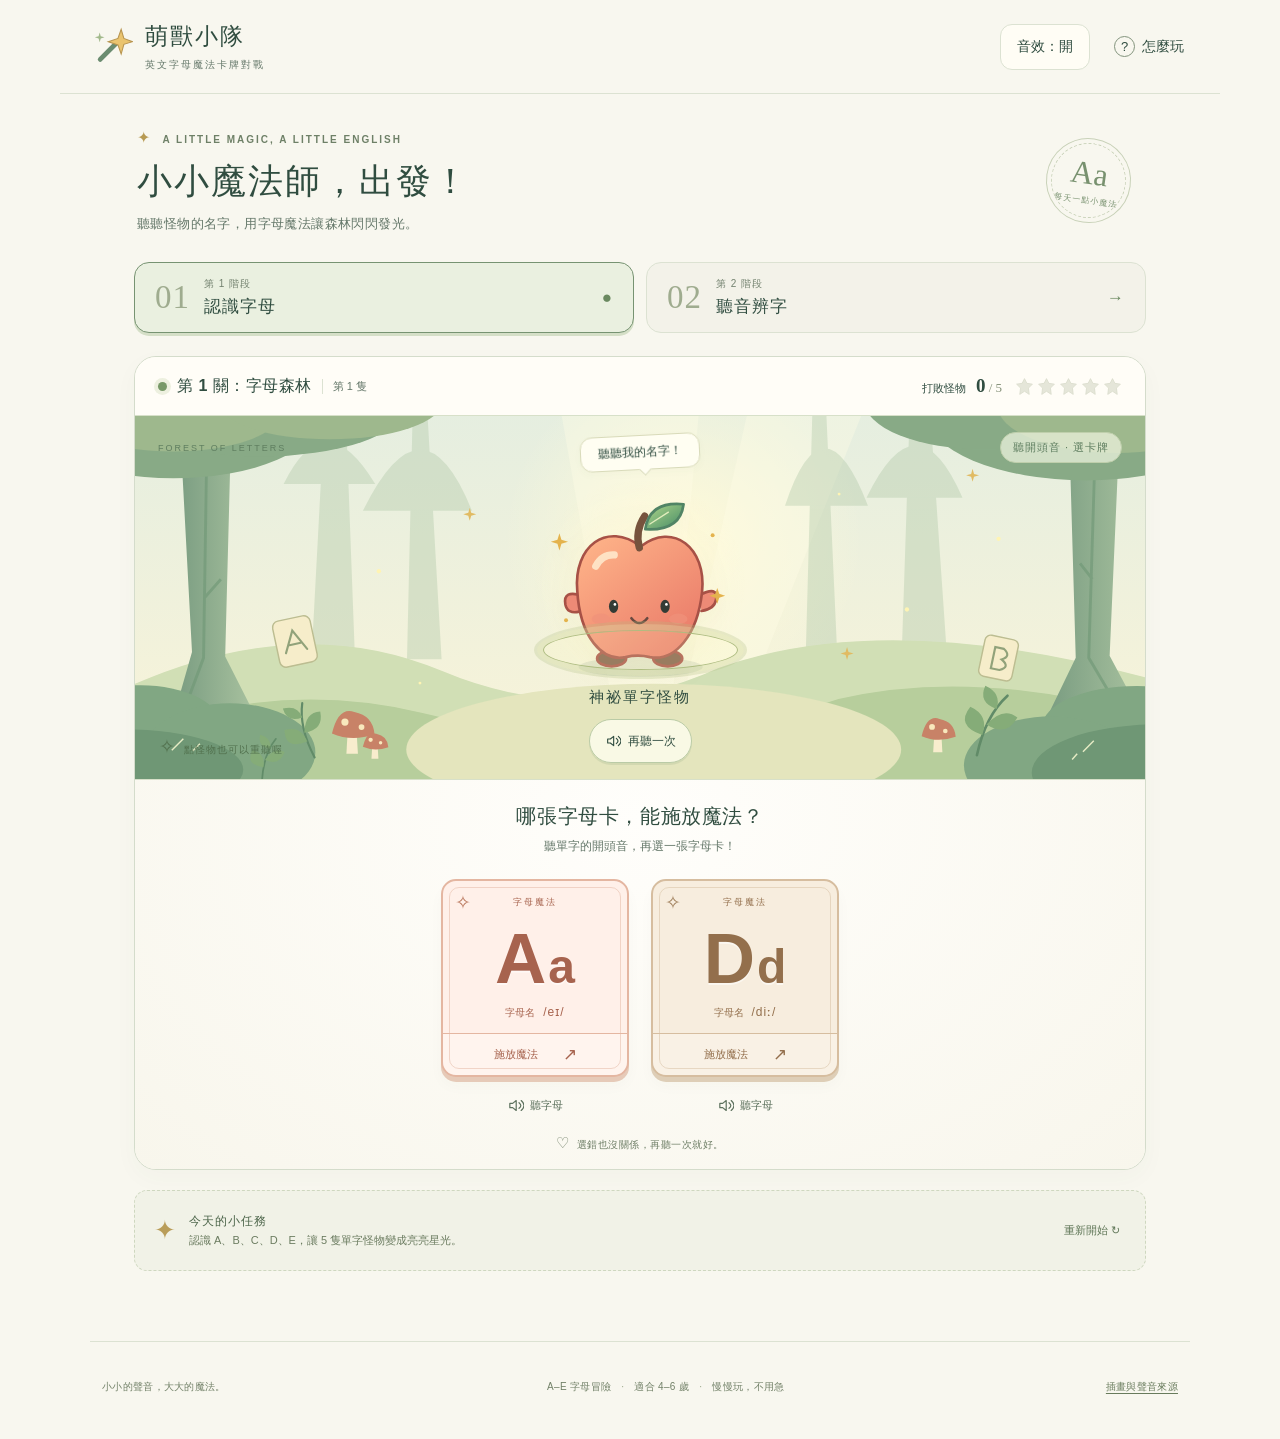
==== commit 27c949a3: "fix: FreeReading B/C/D phonemes, hide word under monster, unclip replay Use approved trimmed FreeRea" ====
--- a/index.html
+++ b/index.html
@@ -25,7 +25,7 @@
     <div class="eyebrow">給小小魔法師與陪玩的你</div><h2 id="rules-title">一張字母卡，就是一個魔法！</h2>
     <ol><li><b>先聽聽：</b>點怪物或「再聽一次」，聽單字和開頭的聲音。想聽幾次都可以。</li><li><b>挑魔法：</b>點卡牌下的「聽字母」，分開聽字母名與開頭音；點大字母卡施法！</li><li><b>再出發：</b>選對了，一起看看字母和單字的關係，再按「下一隻」。選錯也沒關係，可以再選。</li></ol>
     <div class="parent-note"><b>字母名 ≠ 開頭音</b><p><span lang="en">A /eɪ/</span> 是字母的名字；<span lang="en">apple</span> 的開頭音是 <span lang="en">/æ/</span>。我們使用分開的真人錄音，不會把音標文字交給電腦猜讀。</p><p><span lang="en">C</span> 在 <span lang="en">cat</span> 中發 <span lang="en">/k/</span>；字母在其他單字可能發不同的音。</p></div>
-    <p>第 1 階段看單字、選兩張牌；第 2 階段先聽音、選三張牌，答對後才顯示單字。切換階段會重新開始。請開啟裝置聲音。</p>
+    <p>第 1 階段聽開頭音、選兩張牌；第 2 階段聽音辨字、選三張牌。兩階段都在答對後才顯示單字。切換階段會重新開始。請開啟裝置聲音。</p>
     <form method="dialog"><button class="primary">知道了，來施魔法！ <span aria-hidden="true">✦</span></button></form>
   </dialog>
   <noscript><p class="noscript">請開啟瀏覽器的 JavaScript，讓字母魔法動起來。</p></noscript>
--- a/style.css
+++ b/style.css
@@ -299,7 +299,8 @@
   animation:star-pop .5s ease-out;
 }
 .arena {
-  height:325px;
+  /* Let the full monster stack, including replay, determine the arena height. */
+  min-height:325px;
   background:#e8eedc url('assets/art/forest.svg') center 52%/cover no-repeat;
   position:relative;
   overflow:hidden;
@@ -330,8 +331,7 @@
   display:flex;
   align-items:center;
   flex-direction:column;
-  height:100%;
-  padding-top:19px;
+  padding:19px 0 16px;
 }
 .monster-bubble {
   background:#fffef2;
@@ -356,6 +356,63 @@
   height:8px;
   transform:rotate(45deg);
 }
+.monster-slot {
+  display:grid;
+  isolation:isolate;
+}
+.monster-slot>.monster,.victory-letter {
+  grid-area:1 / 1;
+}
+.monster-slot.revealed>.monster {
+  visibility:hidden;
+}
+.victory-letter {
+  position:relative;
+  z-index:1;
+  display:flex;
+  align-items:center;
+  justify-content:center;
+  flex-direction:column;
+  padding:0 10px;
+  border-radius:50%;
+  background:radial-gradient(ellipse,#fffef4 20%,var(--tint) 48%,#fffef000 72%);
+  color:var(--dark);
+  animation:letter-reveal .48s cubic-bezier(.2,.8,.3,1.2) both;
+}
+.victory-shapes {
+  font-size:142px;
+  font-weight:800;
+  line-height:1;
+  letter-spacing:-7px;
+  text-shadow:0 3px 0 #fffef4,0 7px 16px #84683926;
+}
+.victory-shapes>span {
+  font-size:.62em;
+  margin-left:8px;
+  letter-spacing:-3px;
+}
+.victory-caption {
+  margin-top:10px;
+  font-size:11px;
+  letter-spacing:5px;
+  color:var(--ink);
+}
+.victory-spark {
+  position:absolute;
+  color:#ac7e2b;
+  font-size:29px;
+  animation:star-pop .65s ease-out both;
+  pointer-events:none;
+}
+.spark-one {
+  left:8px;
+  top:24px;
+}
+.spark-two {
+  right:3px;
+  top:60px;
+  font-size:38px;
+}
 .monster {
   padding:0;
   display:block;
@@ -407,7 +464,8 @@
   border:1px solid #bacba6;
   border-radius:30px;
   padding:6px 15px;
-  min-height:36px;
+  min-height:44px;
+  flex-shrink:0;
   font-size:12px;
   margin-top:7px;
   z-index:2;
@@ -1015,6 +1073,20 @@
     transform:scale(1) rotate(0);
   }
 }
+@keyframes letter-reveal {
+  from {
+    opacity:.35;
+    transform:translateY(12px) scale(.78);
+  }
+  70% {
+    opacity:1;
+    transform:translateY(-3px) scale(1.04);
+  }
+  to {
+    opacity:1;
+    transform:translateY(0) scale(1);
+  }
+}
 @media(min-width:1200px) {
   .page-heading {
     padding-top:34px;
@@ -1140,7 +1212,7 @@
     height:14px;
   }
   .arena {
-    height:302px;
+    min-height:302px;
     background-size:auto 100%;
     background-position:center;
   }
@@ -1161,6 +1233,9 @@
   .monster {
     width:231px;
     height:204px;
+  }
+  .victory-shapes {
+    font-size:128px;
   }
   .monster-bubble {
     font-size:11px;
@@ -1424,10 +1499,13 @@
     display:none;
   }
   .arena {
-    height:275px;
+    min-height:275px;
   }
   .monster {
     height:181px;
+  }
+  .victory-shapes {
+    font-size:114px;
   }
   .monster-zone {
     padding-top:14px;
